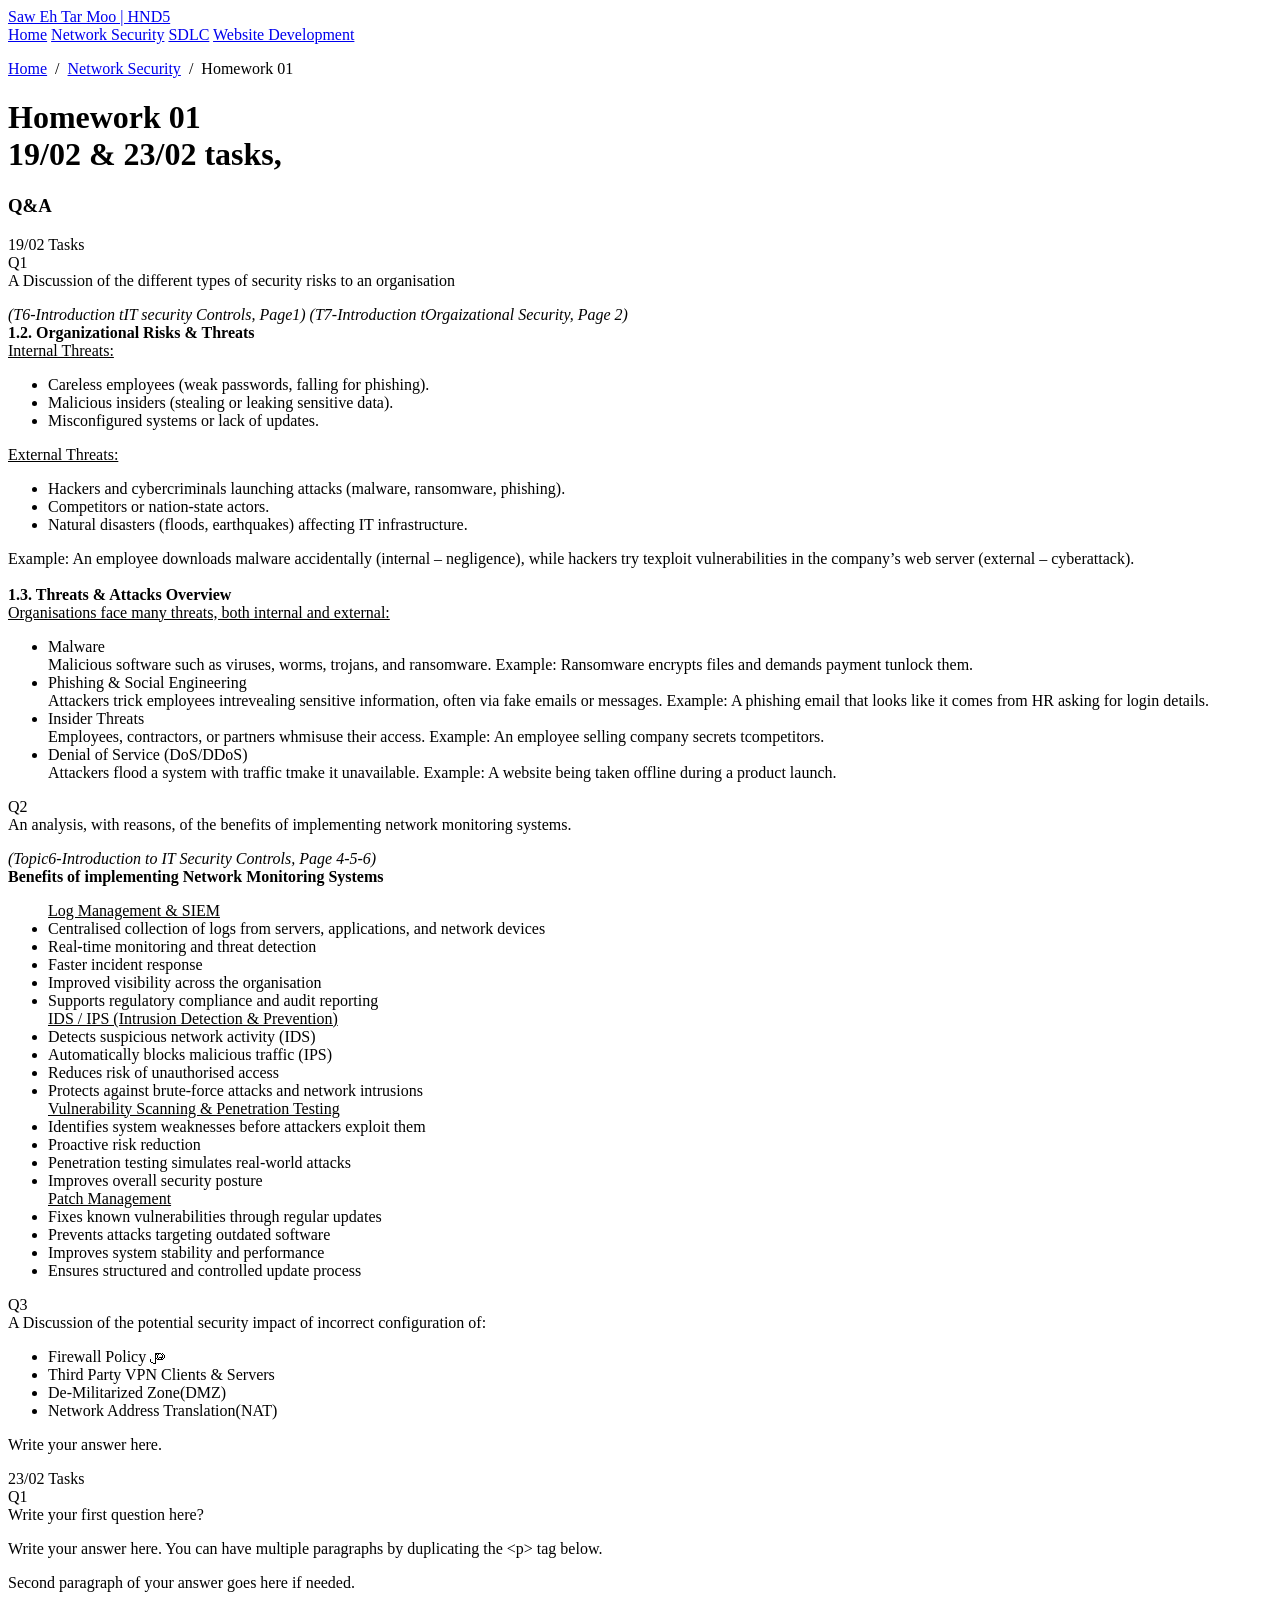
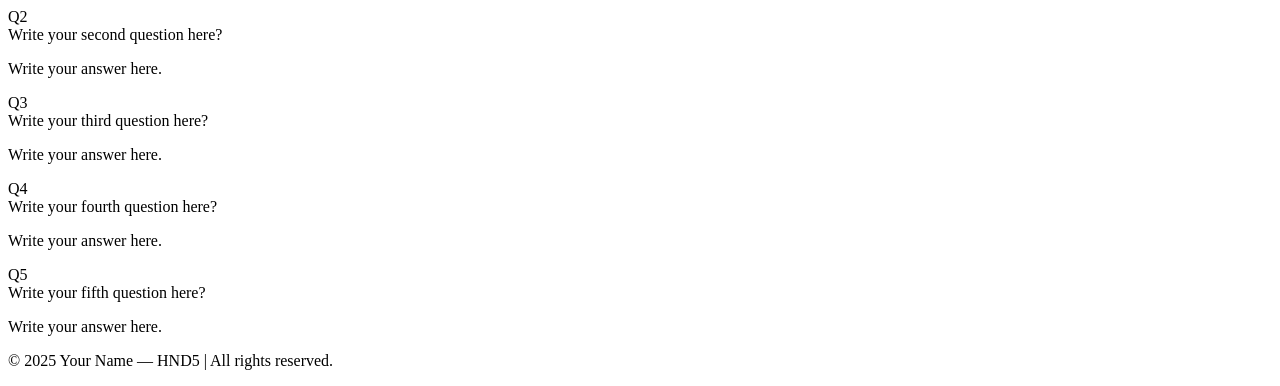
==== index.html @ a2e592c5 "Add files via upload" ====
<!DOCTYPE html>
<html lang="en">
<head>
    <meta charset="UTF-8">
    <meta name="viewport" content="width=device-width, initial-scale=1.0">
    <link rel="stylesheet" href="https://cdnjs.cloudflare.com/ajax/libs/font-awesome/6.5.2/css/all.min.css">
    <link rel="stylesheet" href="style.css">
    <title>Network Security — Homework 01</title>
</head>
<body>

    <header>
        <a href="index.html" class="logo">Saw Eh Tar Moo | HND5</a>
        <nav>
            <a href="index.html">Home</a>
            <a href="network-security.html">Network Security</a>
            <a href="sdlc.html">SDLC</a>
            <a href="web-dev.html" class="active">Website Development</a>
        </nav>
    </header>

    <div class="page-hero">
        <p class="breadcrumb">
            <a href="index.html">Home</a> &nbsp;/&nbsp;
            <a href="web-dev.html">Network Security</a> &nbsp;/&nbsp;
            Homework 01
        </p>
        <h1>Homework 01<br><span>19/02 & 23/02 tasks, </span><h3>Q&A</h3></h1>
        <!-- <p>3 questions and answers covering <br>Types of Security Risks, Network Monitoring System, Incorrect configuration(Firewall, VPN&Servers, De-Militarized Zone(DMZ), Network Address Translation(NAT))</p> -->
    </div>

    <div class="qa-list">
        <div class="#">19/02 Tasks</div>
        <!-- Q1 -->
        <div class="qa-card">
            <div class="qa-question">
                <div class="qa-q-num">Q1</div>
                <div class="qa-question-text">A Discussion of the different types of security risks to an organisation</div>
            </div>
            <div class="qa-answer">
                <p>
                    <i>
                        (T6-Introduction tIT security Controls, Page1)
                        (T7-Introduction tOrgaizational Security, Page 2) 
                    </i> <br>
                    <b>1.2. Organizational Risks & Threats</b> <br>
                        <u>Internal Threats:</u> <br>
                        <ul>
                            <li>Careless employees (weak passwords, falling for phishing).</li>
                            <li>Malicious insiders (stealing or leaking sensitive data).</li>
                            <li>Misconfigured systems or lack of updates.</li>
                        </ul>
                        <u>External Threats:</u> <br>
                        <ul>
                            <li>Hackers and cybercriminals launching attacks (malware, ransomware, phishing).</li>
                            <li>Competitors or nation-state actors.</li>
                            <li>Natural disasters (floods, earthquakes) affecting IT infrastructure.</li>
                        </ul>
                        Example: An employee downloads malware accidentally (internal – negligence), while
                        hackers try texploit vulnerabilities in the company’s web server (external –
                        cyberattack). <br>
                        <br>
                    <b>1.3. Threats & Attacks Overview</b> <br>
                        <u>Organisations face many threats, both internal and external: </u><br>
                        <ul>
                            <li>Malware</li>
                                Malicious software such as viruses, worms, trojans, and ransomware.
                                Example: Ransomware encrypts files and demands payment tunlock them.<br>
                            <li>Phishing & Social Engineering</li>
                                Attackers trick employees intrevealing sensitive information, often via fake emails or messages.
                                Example: A phishing email that looks like it comes from HR asking for login details. <br>
                            <li>Insider Threats</li>
                                Employees, contractors, or partners whmisuse their access.
                                Example: An employee selling company secrets tcompetitors. <br>
                            <li>Denial of Service (DoS/DDoS)</li>
                                Attackers flood a system with traffic tmake it unavailable.
                                Example: A website being taken offline during a product launch. <br>
                        </ul>
                </p>
                <!-- <p>Second paragraph of your answer goes here if needed.</p> -->
            </div>
        </div>

        <!-- Q2 -->
        <div class="qa-card">
            <div class="qa-question">
                <div class="qa-q-num">Q2</div>
                <div class="qa-question-text">An analysis, with reasons, of the benefits of implementing network monitoring systems.</div>
            </div>
            <div class="qa-answer">
                <p>
                    <i>(Topic6-Introduction to IT Security Controls, Page 4-5-6)</i><br>
                    <b>Benefits of implementing Network Monitoring Systems</b>
                    <ul>
                        <u>Log Management & SIEM</u>
                        <li>Centralised collection of logs from servers, applications, and network devices</li>
                        <li>Real-time monitoring and threat detection</li>
                        <li>Faster incident response</li>
                        <li>Improved visibility across the organisation</li>
                        <li>Supports regulatory compliance and audit reporting</li>
                        <u>IDS / IPS (Intrusion Detection & Prevention)</u>
                        <li>Detects suspicious network activity (IDS)</li>
                        <li>Automatically blocks malicious traffic (IPS)</li>
                        <li>Reduces risk of unauthorised access</li>
                        <li>Protects against brute-force attacks and network intrusions</li>
                        <u>Vulnerability Scanning & Penetration Testing</u>
                        <li>Identifies system weaknesses before attackers exploit them</li>
                        <li>Proactive risk reduction</li>
                        <li>Penetration testing simulates real-world attacks</li>
                        <li>Improves overall security posture</li>
                        <u>Patch Management</u>
                        <li>Fixes known vulnerabilities through regular updates</li>
                        <li>Prevents attacks targeting outdated software</li>
                        <li>Improves system stability and performance</li>
                        <li>Ensures structured and controlled update process</li>
                    </ul>
                </p>
            </div>
        </div>

        <!-- Q3 -->
        <div class="qa-card">
            <div class="qa-question">
                <div class="qa-q-num">Q3</div>
                <div class="qa-question-text">A Discussion of the potential security impact of incorrect configuration of:
                    <br>
                    <ul>
                        <li>Firewall Policy များ</li>
                        <li>Third Party VPN Clients & Servers</li>
                        <li>De-Militarized Zone(DMZ)</li>
                        <li>Network Address Translation(NAT)</li>
                    </ul>
                </div>
            </div>
            <div class="qa-answer">
                <p>Write your answer here.</p>
            </div>
        </div>

    </div>

    <div class="qa-list">
        <div class="#">23/02 Tasks</div>
        <!-- Q1 -->
        <div class="qa-card">
            <div class="qa-question">
                <div class="qa-q-num">Q1</div>
                <div class="qa-question-text">Write your first question here?</div>
            </div>
            <div class="qa-answer">
                <p>Write your answer here. You can have multiple paragraphs by duplicating the &lt;p&gt; tag below.</p>
                <p>Second paragraph of your answer goes here if needed.</p>
            </div>
        </div>

        <!-- Q2 -->
        <div class="qa-card">
            <div class="qa-question">
                <div class="qa-q-num">Q2</div>
                <div class="qa-question-text">Write your second question here?</div>
            </div>
            <div class="qa-answer">
                <p>Write your answer here.</p>
            </div>
        </div>

        <!-- Q3 -->
        <div class="qa-card">
            <div class="qa-question">
                <div class="qa-q-num">Q3</div>
                <div class="qa-question-text">Write your third question here?</div>
            </div>
            <div class="qa-answer">
                <p>Write your answer here.</p>
            </div>
        </div>

        <!-- Q4 -->
        <div class="qa-card">
            <div class="qa-question">
                <div class="qa-q-num">Q4</div>
                <div class="qa-question-text">Write your fourth question here?</div>
            </div>
            <div class="qa-answer">
                <p>Write your answer here.</p>
            </div>
        </div>

        <!-- Q5 -->
        <div class="qa-card">
            <div class="qa-question">
                <div class="qa-q-num">Q5</div>
                <div class="qa-question-text">Write your fifth question here?</div>
            </div>
            <div class="qa-answer">
                <p>Write your answer here.</p>
            </div>
        </div>

    </div>

    <footer>
        <p>&copy; 2025 Your Name &mdash; HND5 | All rights reserved.</p>
    </footer>

</body>
</html>
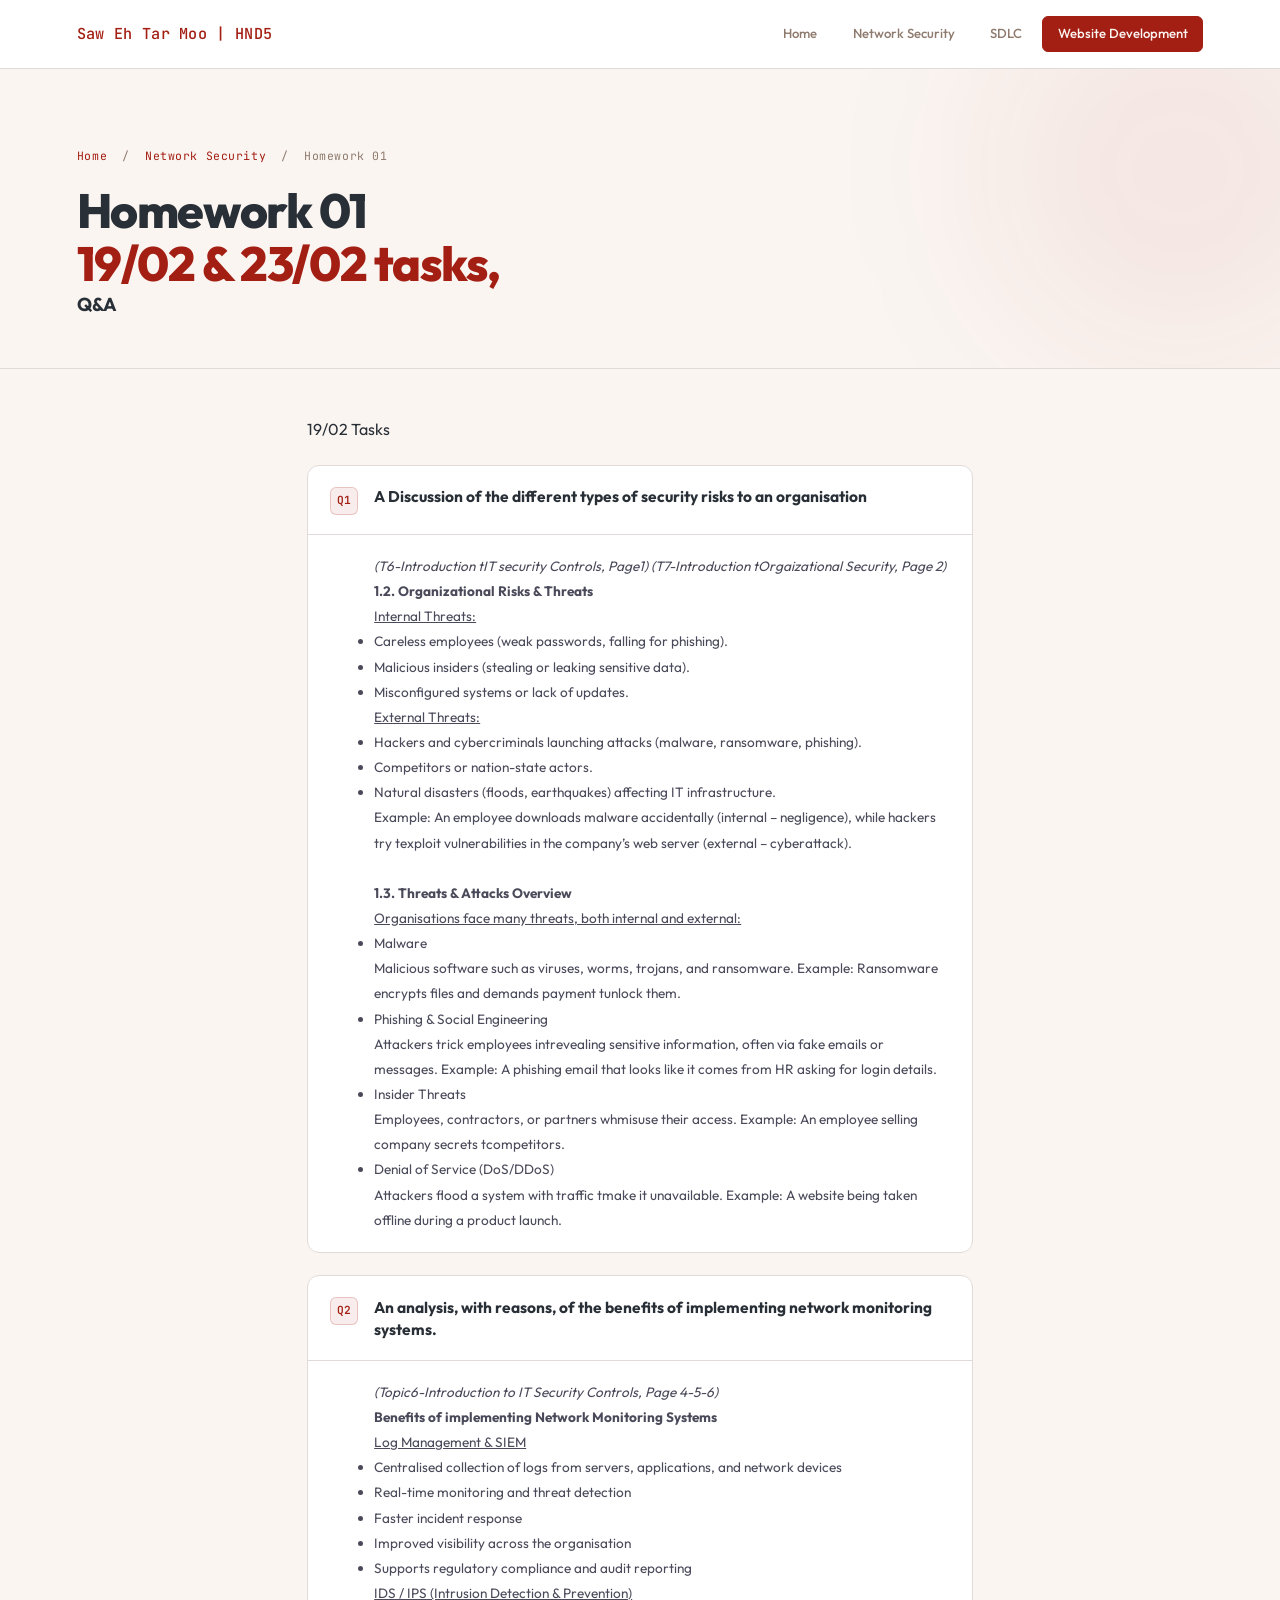
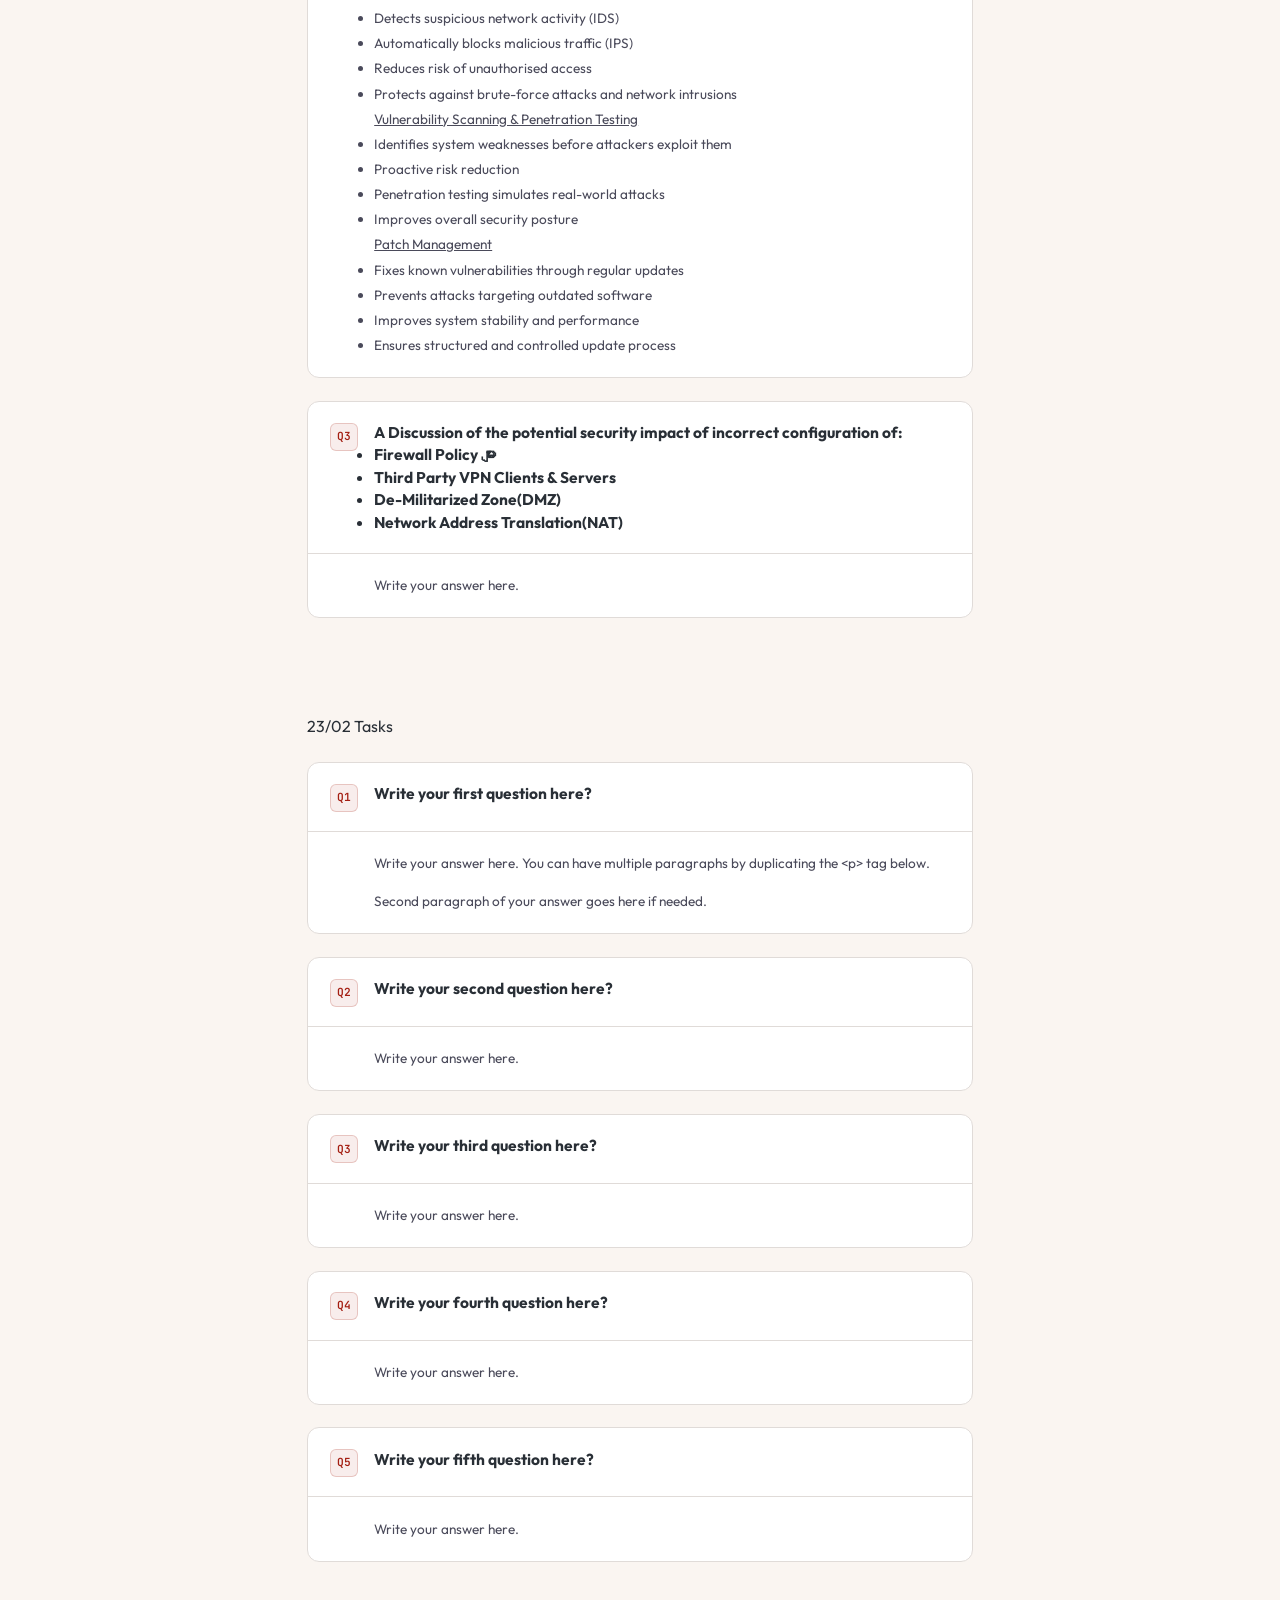
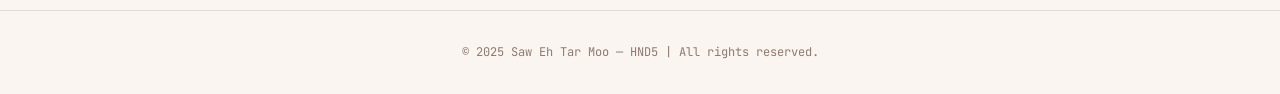
==== commit e2d9a173: "Update footer copyright name" ====
--- a/index.html
+++ b/index.html
@@ -200,7 +200,7 @@
     </div>
 
     <footer>
-        <p>&copy; 2025 Your Name &mdash; HND5 | All rights reserved.</p>
+        <p>&copy; 2025 Saw Eh Tar Moo &mdash; HND5 | All rights reserved.</p>
     </footer>
 
 </body>
--- a/style.css
+++ b/style.css
@@ -0,0 +1,627 @@
+/* ============================================================
+   SHARED STYLESHEET — style.css
+   Used by: index.html, sdlc.html, network-security.html, web-dev.html
+   ============================================================ */
+
+@import url('https://fonts.googleapis.com/css2?family=Outfit:wght@300;400;500;600;700;800&family=JetBrains+Mono:wght@400;500&display=swap');
+
+/* ── CSS VARIABLES ── */
+:root {
+    --bg:        #FAF5F1;        /* White fog    */
+    --bg2:       #E0DBD8;        /* Light gray   */
+    --surface:   #ffffff;        /* Pure white   */
+    --border:    #E0DBD8;        /* Light gray   */
+    --accent:    #A41F13;        /* Fresh red    */
+    --accent2:   #8F7A6E;        /* Soft brown   */
+    --accent3:   #292F36;        /* Carbon gray  */
+    --text:      #292F36;        /* Carbon gray  */
+    --muted:     #8F7A6E;        /* Soft brown   */
+    --font:      'Outfit', sans-serif;
+    --mono:      'JetBrains Mono', monospace;
+    --radius:    12px;
+    --transition: 0.3s ease;
+}
+
+/* ── RESET ── */
+*, *::before, *::after { box-sizing: border-box; margin: 0; padding: 0; }
+
+html { scroll-behavior: smooth; }
+
+body {
+    background: var(--bg);
+    color: var(--text);
+    font-family: var(--font);
+    line-height: 1.6;
+    min-height: 100vh;
+}
+
+a { text-decoration: none; color: inherit; }
+
+/* ============================================================
+   HEADER
+   ============================================================ */
+header {
+    display: flex;
+    align-items: center;
+    justify-content: space-between;
+    padding: 1rem 6%;
+    border-bottom: 1px solid var(--border);
+    position: sticky;
+    top: 0;
+    z-index: 200;
+    background: rgb(255, 255, 255);
+    backdrop-filter: blur(16px);
+    -webkit-backdrop-filter: blur(16px);
+}
+
+.logo {
+    font-family: var(--mono);
+    font-size: 0.95rem;
+    font-weight: 500;
+    color: var(--accent);
+    letter-spacing: 0.02em;
+    white-space: nowrap;
+}
+
+header nav {
+    display: flex;
+    align-items: center;
+    gap: 0.3rem;
+}
+
+header nav a {
+    font-size: 0.82rem;
+    font-weight: 500;
+    padding: 0.4rem 0.9rem;
+    border-radius: 6px;
+    color: var(--muted);
+    border: 1px solid transparent;
+    transition: color var(--transition), border-color var(--transition), background var(--transition);
+}
+
+header nav a:hover {
+    color: var(--text);
+    background: var(--surface);
+    border-color: var(--border);
+}
+
+header nav a.active {
+    color: var(--bg);
+    background: var(--accent);
+    border-color: var(--accent);
+}
+
+/* ============================================================
+   HOME SECTION
+   ============================================================ */
+.home {
+    display: flex;
+    align-items: center;
+    justify-content: center;
+    gap: 5rem;
+    padding: 7rem 6% 5rem;
+    min-height: calc(100vh - 65px);
+    position: relative;
+    overflow: hidden;
+}
+
+/* Background glow blobs */
+.home::before,
+.home::after {
+    content: '';
+    position: absolute;
+    border-radius: 50%;
+    filter: blur(100px);
+    pointer-events: none;
+    z-index: 0;
+}
+.home::before {
+    width: 500px; height: 500px;
+    background: rgba(164, 31, 19, 0.07);
+    top: -100px; left: -100px;
+}
+.home::after {
+    width: 400px; height: 400px;
+    background: rgba(143, 122, 110, 0.08);
+    bottom: -50px; right: -50px;
+}
+
+/* ── Photo ── */
+.home-img {
+    flex-shrink: 0;
+    position: relative;
+    z-index: 1;
+}
+
+.home-img img,
+.photo-placeholder {
+    width: 280px;
+    height: 280px;
+    border-radius: 50%;
+    object-fit: cover;
+    border: 3px solid var(--accent);
+    box-shadow: 0 0 0 8px rgba(164, 31, 19, 0.1), 0 20px 60px rgba(41, 47, 54, 0.15);
+    display: flex;
+    align-items: center;
+    justify-content: center;
+    background: var(--surface);
+    color: var(--muted);
+    font-size: 5rem;
+    animation: float 4s ease-in-out infinite;
+}
+
+@keyframes float {
+    0%, 100% { transform: translateY(0); }
+    50%       { transform: translateY(-12px); }
+}
+
+/* ── Content ── */
+.home-content {
+    position: relative;
+    z-index: 1;
+    max-width: 520px;
+}
+
+.home-content h1 {
+    font-size: clamp(2.2rem, 4.5vw, 3.4rem);
+    font-weight: 800;
+    line-height: 1.1;
+    letter-spacing: -0.03em;
+    margin-bottom: 0.5rem;
+    opacity: 0;
+    animation: slideUp 0.6s ease 0.1s forwards;
+}
+
+.home-content h1 span {
+    color: var(--accent);
+}
+
+.home-content h3 {
+    font-size: 1rem;
+    font-weight: 500;
+    color: var(--muted);
+    margin-bottom: 1.2rem;
+    font-family: var(--mono);
+    opacity: 0;
+    animation: slideUp 0.6s ease 0.2s forwards;
+}
+
+.home-content h3 .year {
+    color: var(--accent2);
+}
+
+.home-content p {
+    font-size: 0.92rem;
+    color: #5a5a72;
+    line-height: 1.8;
+    margin-bottom: 1.8rem;
+    opacity: 0;
+    animation: slideUp 0.6s ease 0.3s forwards;
+}
+
+/* ── Social Icons ── */
+.social-icons {
+    display: flex;
+    gap: 0.8rem;
+    margin-bottom: 2rem;
+    opacity: 0;
+    animation: slideUp 0.6s ease 0.4s forwards;
+}
+
+.social-icons a {
+    width: 42px;
+    height: 42px;
+    border-radius: 10px;
+    border: 1px solid var(--border);
+    background: var(--surface);
+    display: flex;
+    align-items: center;
+    justify-content: center;
+    font-size: 1rem;
+    color: var(--muted);
+    transition: all var(--transition);
+}
+
+.social-icons a:hover {
+    border-color: var(--accent);
+    color: var(--accent);
+    transform: translateY(-3px);
+    box-shadow: 0 8px 20px rgba(164, 31, 19, 0.15);
+}
+
+/* ── Button ── */
+.btn {
+    display: inline-flex;
+    align-items: center;
+    gap: 0.5rem;
+    padding: 0.75rem 1.8rem;
+    background: var(--accent);
+    color: #fff;
+    font-weight: 600;
+    font-size: 0.9rem;
+    border-radius: 8px;
+    border: 2px solid var(--accent);
+    transition: all var(--transition);
+    opacity: 0;
+    animation: slideUp 0.6s ease 0.5s forwards;
+}
+
+.btn:hover {
+    background: transparent;
+    color: var(--accent);
+    transform: translateY(-2px);
+    box-shadow: 0 10px 30px rgba(164, 31, 19, 0.25);
+}
+
+/* ============================================================
+   SUBJECTS SECTION (homepage only)
+   ============================================================ */
+.subjects {
+    padding: 5rem 6%;
+    background: var(--bg2);
+    border-top: 1px solid var(--border);
+}
+
+.section-title {
+    font-size: 1.8rem;
+    font-weight: 800;
+    letter-spacing: -0.02em;
+    text-align: center;
+    margin-bottom: 0.5rem;
+}
+
+.section-title::after {
+    content: '';
+    display: block;
+    width: 48px;
+    height: 3px;
+    background: var(--accent);
+    margin: 0.6rem auto 3rem;
+    border-radius: 2px;
+}
+
+.subjects-grid {
+    display: grid;
+    grid-template-columns: repeat(auto-fit, minmax(260px, 1fr));
+    gap: 1.5rem;
+    max-width: 1000px;
+    margin: 0 auto;
+}
+
+.subject-card {
+    background: var(--surface);
+    border: 1px solid var(--border);
+    border-radius: var(--radius);
+    padding: 2rem 1.5rem;
+    display: flex;
+    flex-direction: column;
+    gap: 0.7rem;
+    transition: border-color var(--transition), transform var(--transition), box-shadow var(--transition);
+    cursor: pointer;
+}
+
+.subject-card:hover {
+    border-color: var(--accent);
+    transform: translateY(-6px);
+    box-shadow: 0 16px 40px rgba(164, 31, 19, 0.12);
+}
+
+.card-icon {
+    width: 48px;
+    height: 48px;
+    border-radius: 10px;
+    background: rgba(164, 31, 19, 0.08);
+    border: 1px solid rgba(164, 31, 19, 0.2);
+    display: flex;
+    align-items: center;
+    justify-content: center;
+    font-size: 1.3rem;
+    color: var(--accent);
+    margin-bottom: 0.4rem;
+}
+
+.subject-card h3 {
+    font-size: 1.05rem;
+    font-weight: 700;
+}
+
+.subject-card p {
+    font-size: 0.82rem;
+    color: var(--muted);
+    line-height: 1.7;
+    flex: 1;
+}
+
+.card-link {
+    font-size: 0.78rem;
+    font-weight: 600;
+    color: var(--accent);
+    display: flex;
+    align-items: center;
+    gap: 0.4rem;
+    margin-top: 0.5rem;
+    transition: gap var(--transition);
+}
+
+.subject-card:hover .card-link { gap: 0.7rem; }
+
+/* ============================================================
+   SUBJECT / HOMEWORK PAGE
+   ============================================================ */
+.page-hero {
+    padding: 4rem 6% 3rem;
+    border-bottom: 1px solid var(--border);
+    position: relative;
+    overflow: hidden;
+}
+
+.page-hero::before {
+    content: '';
+    position: absolute;
+    width: 400px; height: 400px;
+    border-radius: 50%;
+    background: rgba(164, 31, 19, 0.06);
+    filter: blur(80px);
+    top: -100px; right: -100px;
+    pointer-events: none;
+}
+
+.page-hero .breadcrumb {
+    font-family: var(--mono);
+    font-size: 0.72rem;
+    color: var(--muted);
+    margin-bottom: 1.2rem;
+    letter-spacing: 0.05em;
+}
+
+.page-hero .breadcrumb a {
+    color: var(--accent);
+}
+
+.page-hero .breadcrumb a:hover {
+    text-decoration: underline;
+}
+
+.page-hero h1 {
+    font-size: clamp(2rem, 4vw, 3rem);
+    font-weight: 800;
+    letter-spacing: -0.03em;
+    line-height: 1.1;
+}
+
+.page-hero h1 span { color: var(--accent); }
+
+.page-hero p {
+    margin-top: 0.8rem;
+    color: var(--muted);
+    font-size: 0.87rem;
+    max-width: 500px;
+    line-height: 1.7;
+}
+
+/* ── Homework Cards on Subject Pages ── */
+.homework-section {
+    max-width: 1000px;
+    margin: 0 auto;
+    padding: 3rem 6%;
+}
+
+.hw-grid {
+    display: grid;
+    grid-template-columns: repeat(auto-fill, minmax(280px, 1fr));
+    gap: 1.2rem;
+}
+
+.hw-card {
+    background: var(--surface);
+    border: 1px solid var(--border);
+    border-radius: var(--radius);
+    padding: 1.4rem;
+    display: flex;
+    flex-direction: column;
+    gap: 0.5rem;
+    text-decoration: none;
+    color: var(--text);
+    transition: border-color var(--transition), transform var(--transition), box-shadow var(--transition);
+    opacity: 0;
+    transform: translateY(20px);
+    animation: slideUp 0.5s ease forwards;
+}
+
+.hw-card:nth-child(1) { animation-delay: 0.08s; }
+.hw-card:nth-child(2) { animation-delay: 0.16s; }
+.hw-card:nth-child(3) { animation-delay: 0.24s; }
+.hw-card:nth-child(4) { animation-delay: 0.32s; }
+.hw-card:nth-child(5) { animation-delay: 0.40s; }
+
+.hw-card:hover {
+    border-color: var(--accent);
+    transform: translateY(-4px);
+    box-shadow: 0 12px 30px rgba(164, 31, 19, 0.1);
+}
+
+.hw-num {
+    font-family: var(--mono);
+    font-size: 0.65rem;
+    color: var(--accent);
+    letter-spacing: 0.12em;
+    text-transform: uppercase;
+    opacity: 0.75;
+}
+
+.hw-title {
+    font-size: 0.97rem;
+    font-weight: 700;
+    line-height: 1.35;
+}
+
+.hw-desc {
+    font-size: 0.78rem;
+    color: var(--muted);
+    line-height: 1.7;
+    flex: 1;
+}
+
+.hw-badge {
+    align-self: flex-start;
+    font-size: 0.62rem;
+    font-weight: 600;
+    letter-spacing: 0.1em;
+    text-transform: uppercase;
+    border-radius: 4px;
+    padding: 0.2rem 0.6rem;
+    margin-top: 0.5rem;
+}
+
+.hw-badge.done {
+    background: rgba(41, 47, 54, 0.08);
+    color: #292F36;
+    border: 1px solid rgba(41, 47, 54, 0.25);
+}
+
+.hw-badge.pending {
+    background: rgba(164, 31, 19, 0.07);
+    color: var(--accent);
+    border: 1px solid rgba(164, 31, 19, 0.25);
+}
+
+/* ── Q&A Page (individual HW) ── */
+.qa-list {
+    max-width: 820px;
+    margin: 0 auto;
+    padding: 3rem 6%;
+    display: flex;
+    flex-direction: column;
+    gap: 1.4rem;
+}
+
+.qa-card {
+    background: var(--surface);
+    border: 1px solid var(--border);
+    border-radius: var(--radius);
+    overflow: hidden;
+    transition: border-color var(--transition);
+    opacity: 0;
+    transform: translateY(20px);
+    animation: slideUp 0.5s ease forwards;
+}
+
+.qa-card:nth-child(1) { animation-delay: 0.08s; }
+.qa-card:nth-child(2) { animation-delay: 0.16s; }
+.qa-card:nth-child(3) { animation-delay: 0.24s; }
+.qa-card:nth-child(4) { animation-delay: 0.32s; }
+.qa-card:nth-child(5) { animation-delay: 0.40s; }
+
+.qa-card:hover { border-color: var(--accent); }
+
+.qa-question {
+    padding: 1.2rem 1.4rem;
+    border-bottom: 1px solid var(--border);
+    display: flex;
+    gap: 1rem;
+    align-items: flex-start;
+}
+
+/* Decided not to */
+/* 
+.qa-q-subhead {
+    background: rgba(164, 31, 19, 0.08);
+    border: 1px solid rgba(164, 31, 19, 0.2);
+    border-radius: 6px;
+    display: inline-flex;   shrink/grow with text
+    align-items: center;
+    justify-content: center;
+    font-family: var(--mono);
+    font-size: 0.7rem;
+    color: var(--accent);
+    font-weight: 900;
+    margin-top: 0.1rem;
+    padding: 0.4rem 0.6rem; spacing around text
+} */
+
+
+.qa-q-num {
+    flex-shrink: 0;
+    width: 28px;
+    height: 28px;
+    background: rgba(164, 31, 19, 0.08);
+    border: 1px solid rgba(164, 31, 19, 0.2);
+    border-radius: 6px;
+    display: flex;
+    align-items: center;
+    justify-content: center;
+    font-family: var(--mono);
+    font-size: 0.7rem;
+    color: var(--accent);
+    font-weight: 600;
+    margin-top: 0.1rem;
+}
+
+.qa-question-text {
+    font-weight: 700;
+    font-size: 0.97rem;
+    line-height: 1.45;
+}
+
+.qa-answer {
+    padding: 1.2rem 1.4rem 1.2rem calc(1.4rem + 28px + 1rem);
+    font-size: 0.85rem;
+    color: #4a4a5a;
+    line-height: 1.85;
+}
+
+.qa-answer p + p { margin-top: 0.8rem; }
+
+/* ============================================================
+   FOOTER
+   ============================================================ */
+footer {
+    text-align: center;
+    padding: 2rem 6%;
+    border-top: 1px solid var(--border);
+    font-size: 0.75rem;
+    color: var(--muted);
+    font-family: var(--mono);
+}
+
+/* ============================================================
+   ANIMATIONS
+   ============================================================ */
+@keyframes slideUp {
+    to { opacity: 1; transform: translateY(0); }
+}
+
+/* ============================================================
+   RESPONSIVE
+   ============================================================ */
+@media (max-width: 768px) {
+    header {
+        flex-direction: column;
+        gap: 0.8rem;
+        padding: 1rem 5%;
+        align-items: flex-start;
+    }
+
+    header nav { flex-wrap: wrap; gap: 0.3rem; }
+
+    .home {
+        flex-direction: column;
+        padding: 4rem 6% 3rem;
+        text-align: center;
+        gap: 2.5rem;
+        min-height: unset;
+    }
+
+    .home-img img,
+    .photo-placeholder {
+        width: 200px;
+        height: 200px;
+        font-size: 3.5rem;
+    }
+
+    .social-icons { justify-content: center; }
+
+    .qa-answer {
+        padding-left: 1.4rem;
+    }
+}
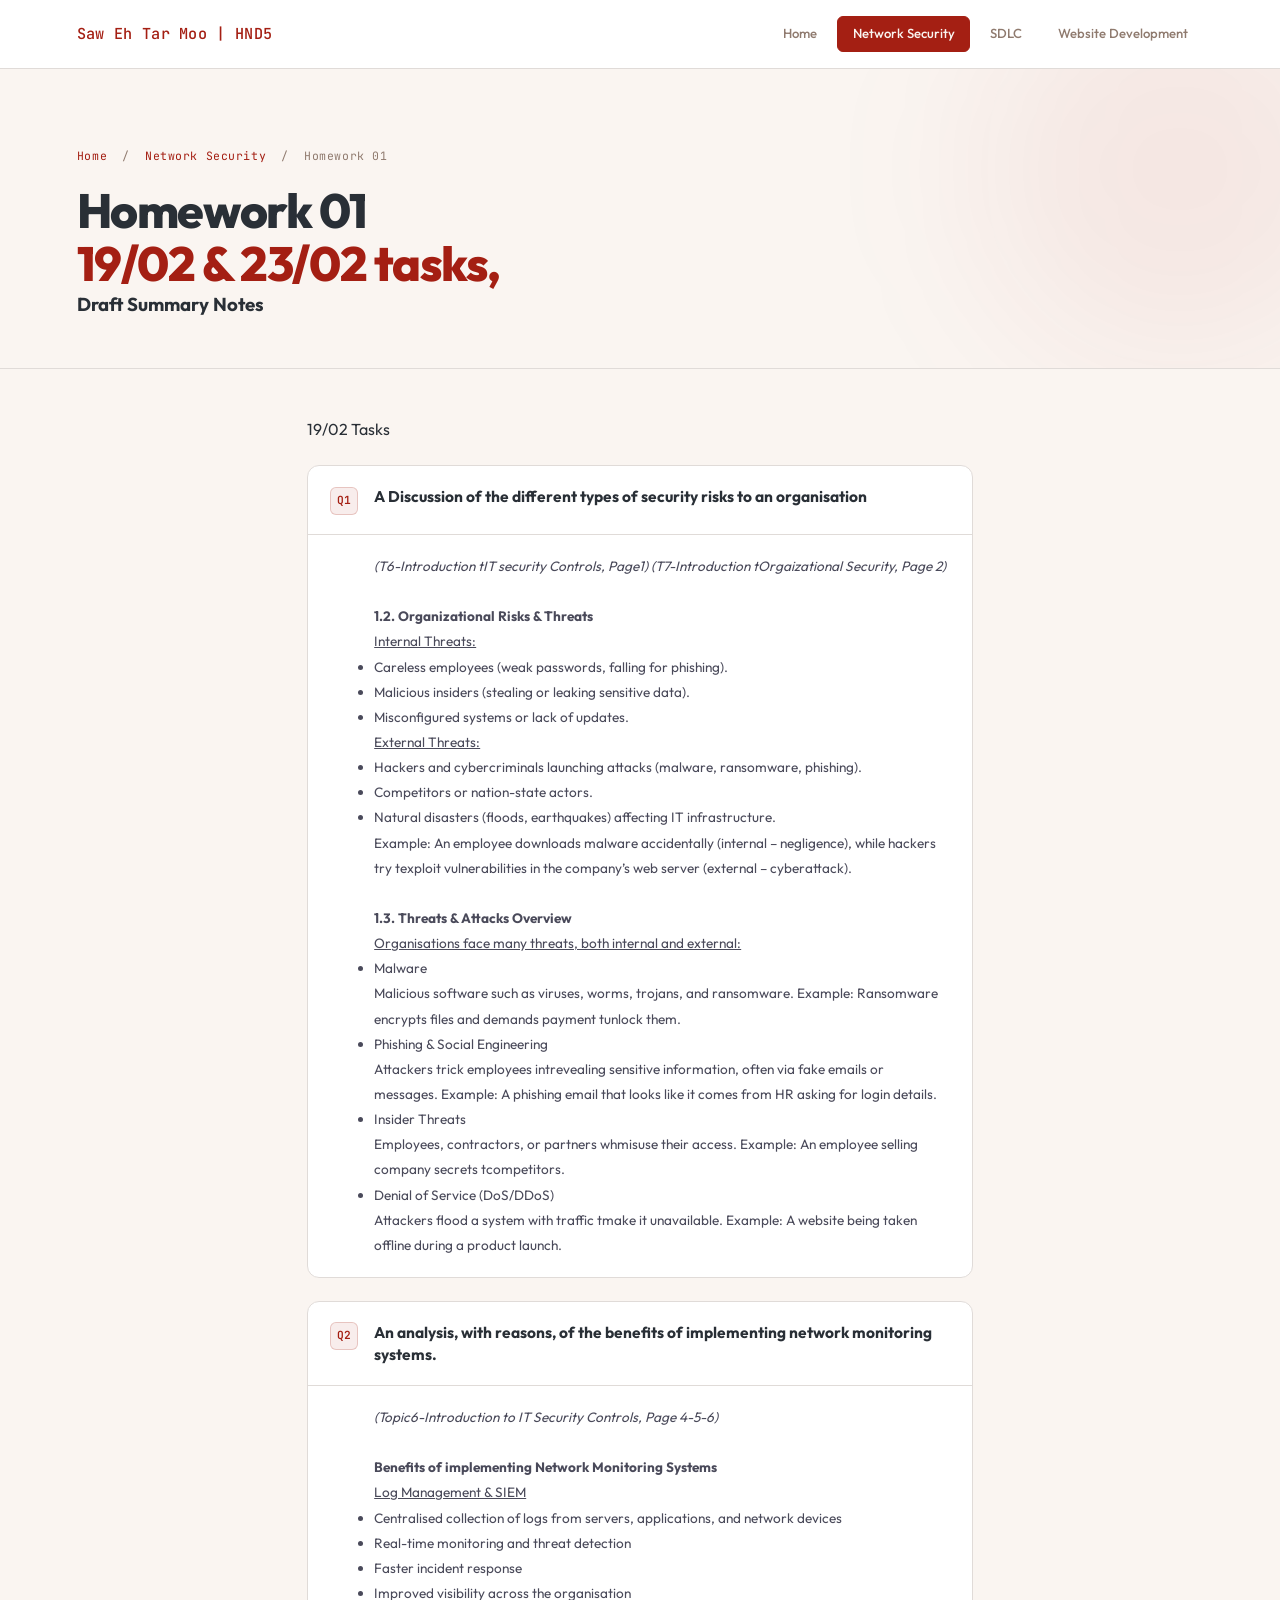
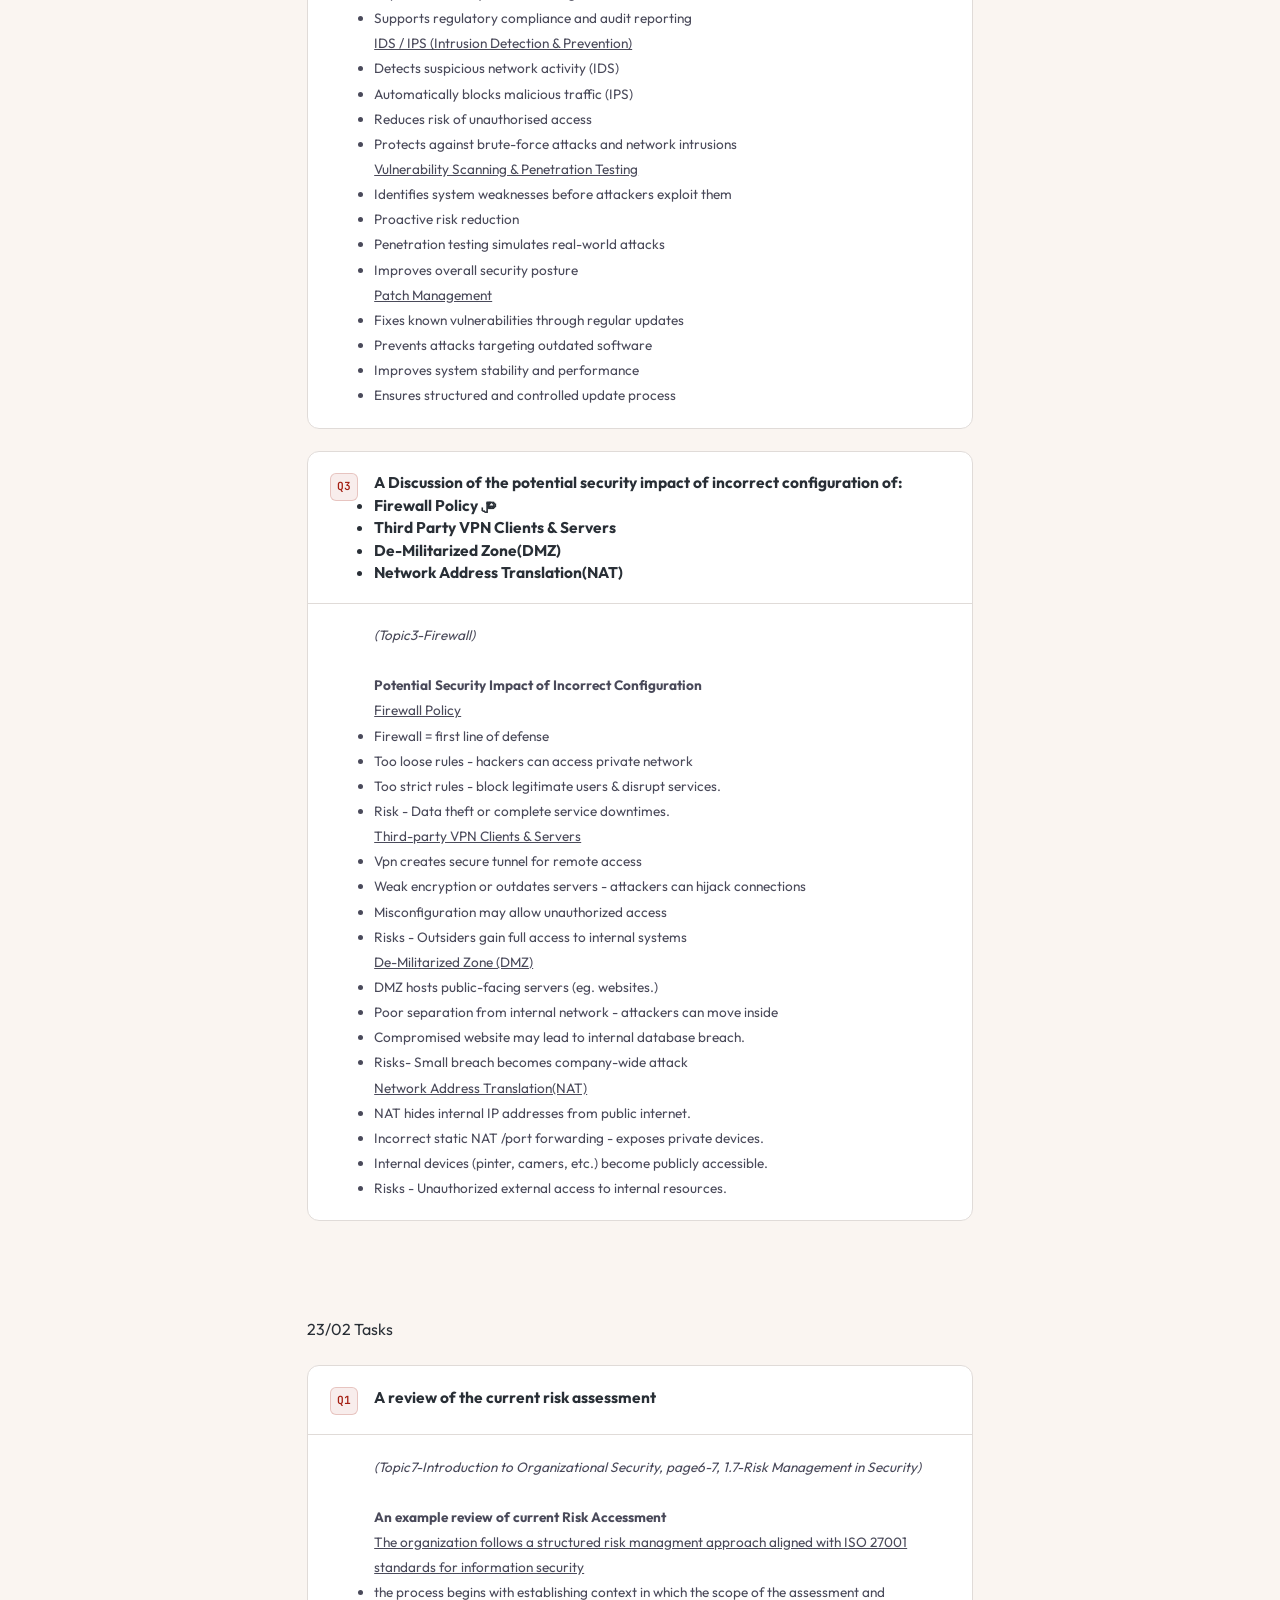
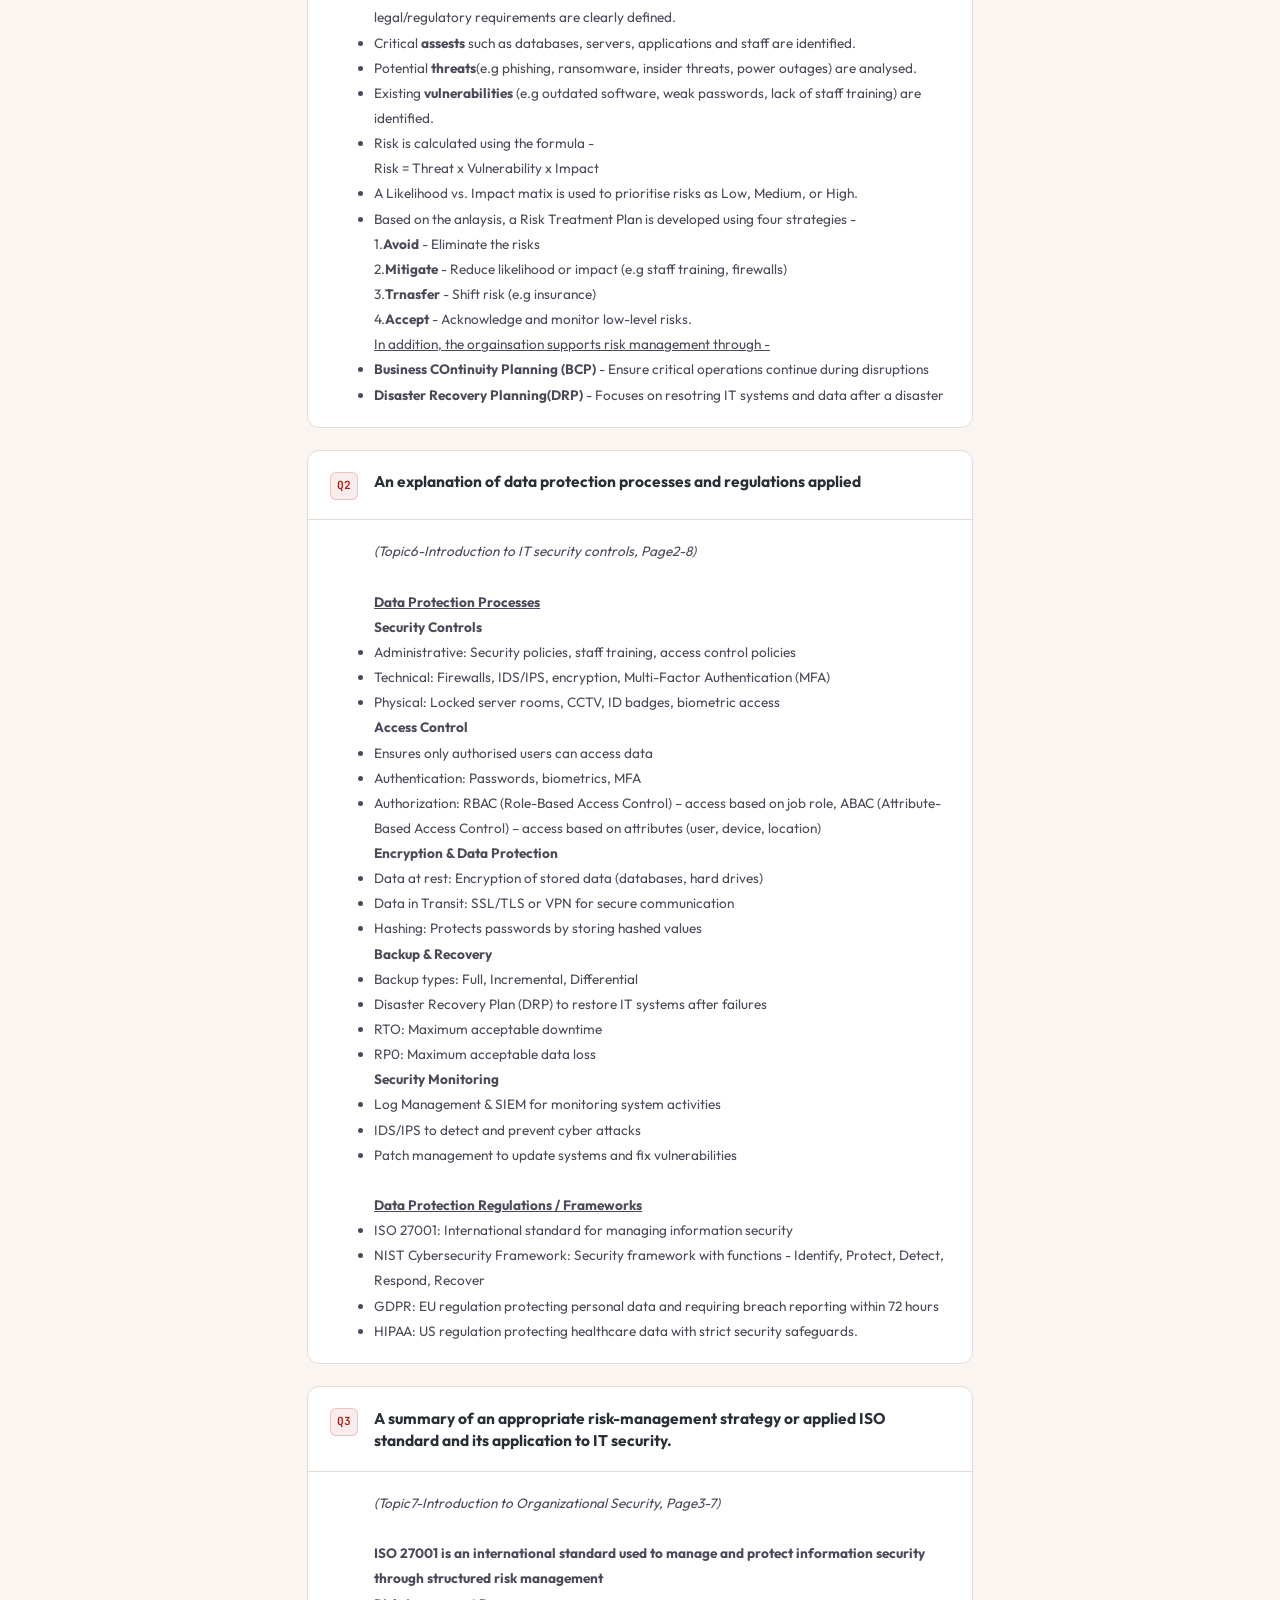
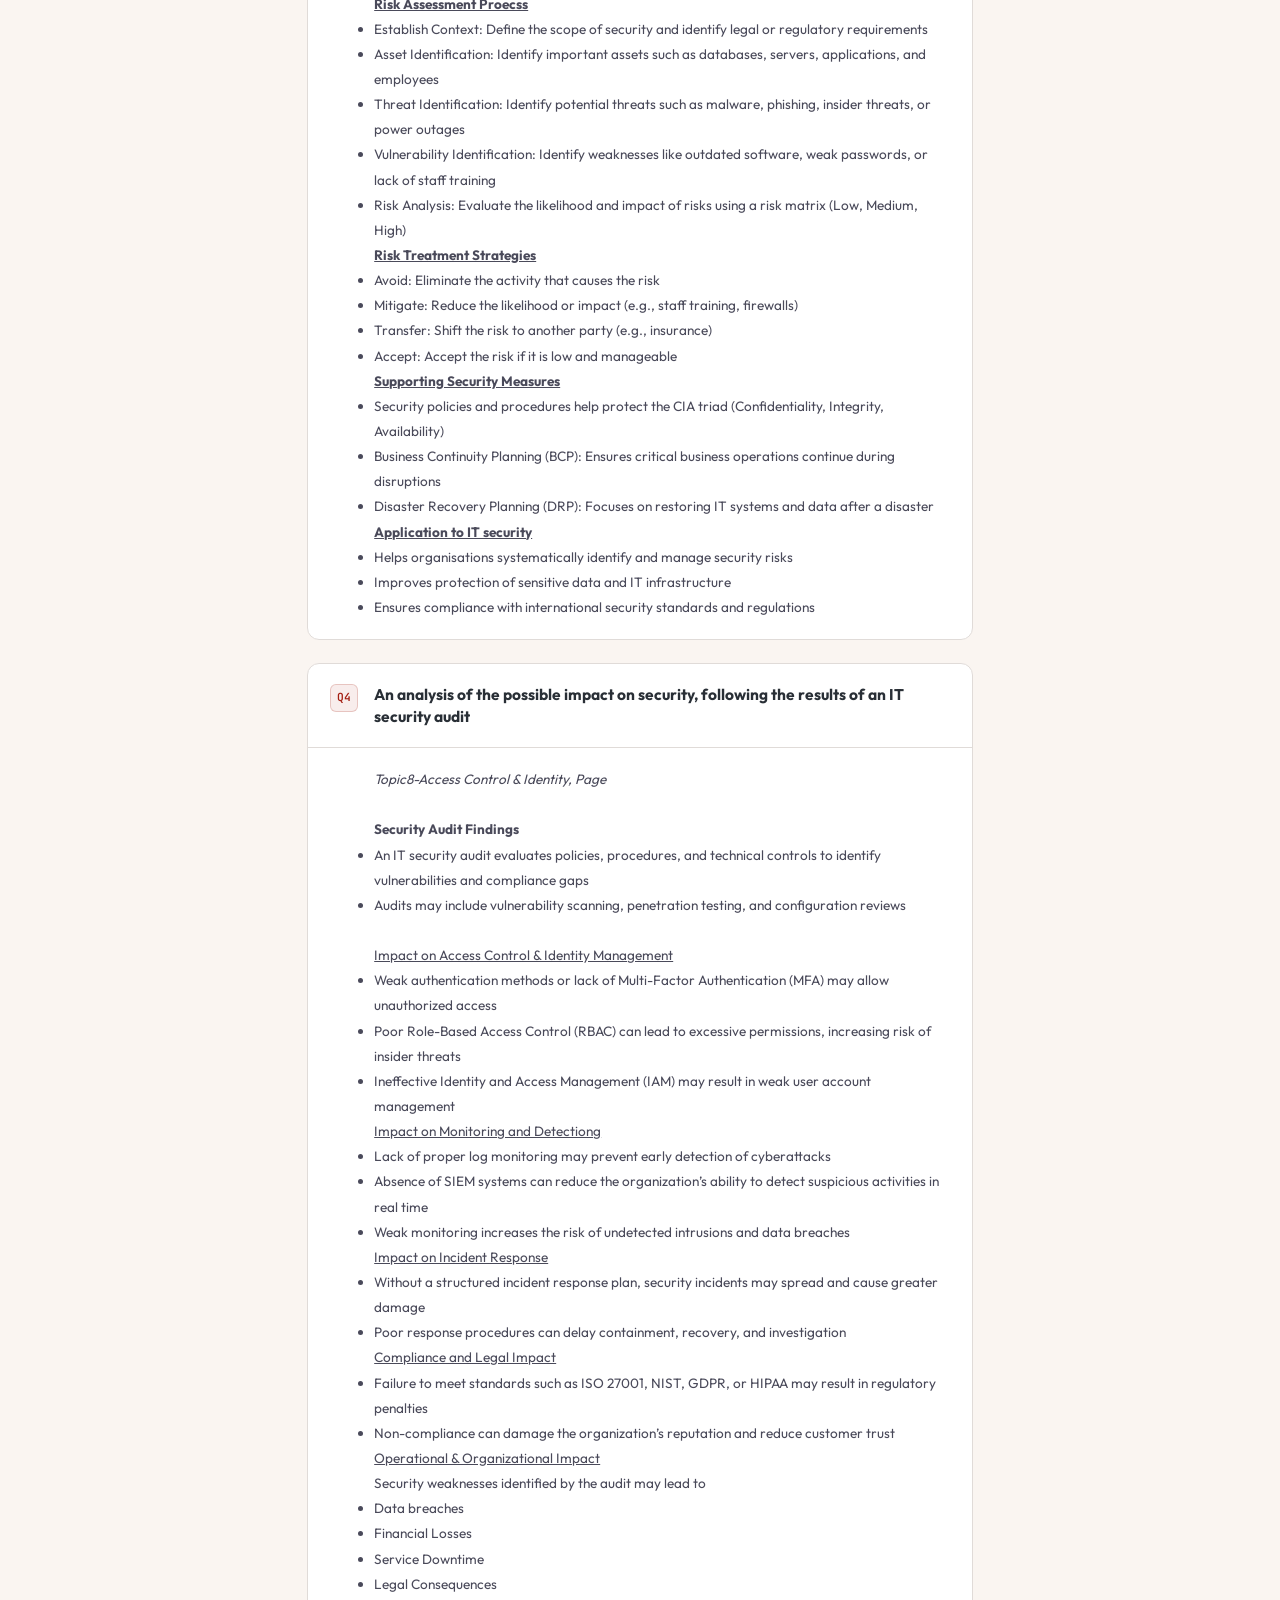
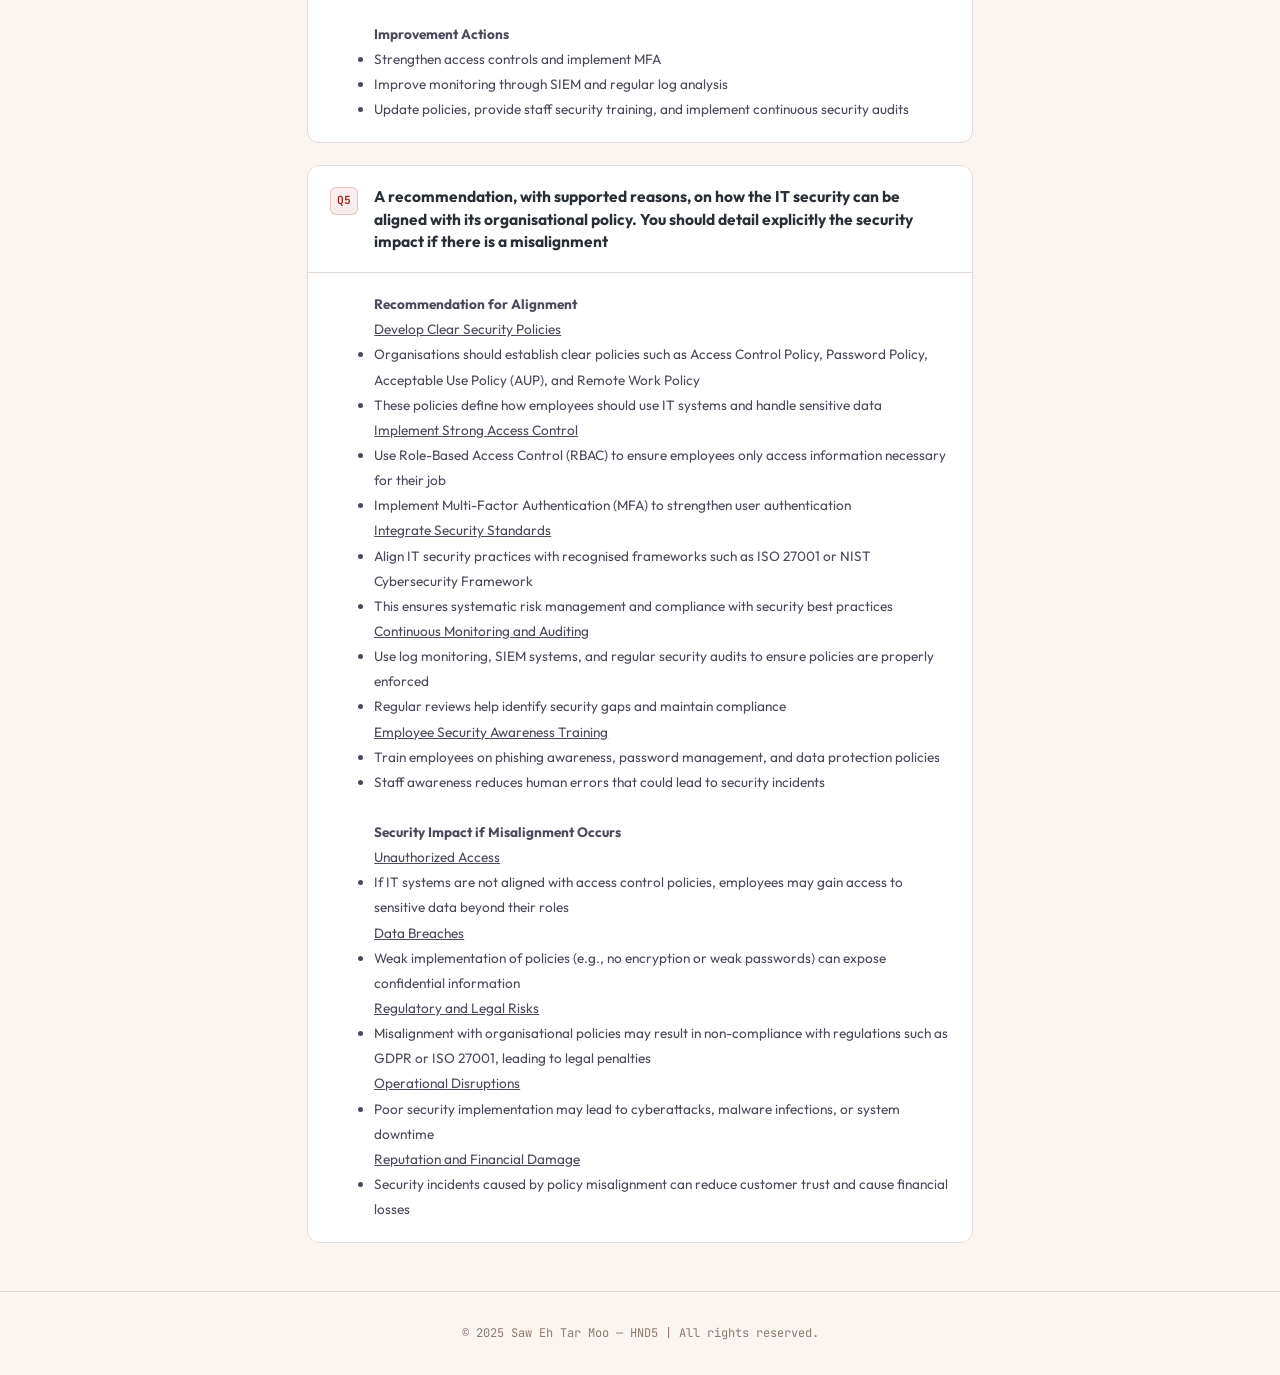
==== commit 446edcfb: "Rename netwksecurity-hw1.html to index.html" ====
--- a/index.html
+++ b/index.html
@@ -13,19 +13,19 @@
         <a href="index.html" class="logo">Saw Eh Tar Moo | HND5</a>
         <nav>
             <a href="index.html">Home</a>
-            <a href="network-security.html">Network Security</a>
+            <a href="network-security.html" class="active">Network Security</a>
             <a href="sdlc.html">SDLC</a>
-            <a href="web-dev.html" class="active">Website Development</a>
+            <a href="web-dev.html" >Website Development</a>
         </nav>
     </header>
 
     <div class="page-hero">
         <p class="breadcrumb">
             <a href="index.html">Home</a> &nbsp;/&nbsp;
-            <a href="web-dev.html">Network Security</a> &nbsp;/&nbsp;
+            <a href="network-security.html">Network Security</a> &nbsp;/&nbsp;
             Homework 01
         </p>
-        <h1>Homework 01<br><span>19/02 & 23/02 tasks, </span><h3>Q&A</h3></h1>
+        <h1>Homework 01<br><span>19/02 & 23/02 tasks, </span><h3>Draft Summary Notes</h3></h1>
         <!-- <p>3 questions and answers covering <br>Types of Security Risks, Network Monitoring System, Incorrect configuration(Firewall, VPN&Servers, De-Militarized Zone(DMZ), Network Address Translation(NAT))</p> -->
     </div>
 
@@ -42,7 +42,7 @@
                     <i>
                         (T6-Introduction tIT security Controls, Page1)
                         (T7-Introduction tOrgaizational Security, Page 2) 
-                    </i> <br>
+                    </i> <br> <br>
                     <b>1.2. Organizational Risks & Threats</b> <br>
                         <u>Internal Threats:</u> <br>
                         <ul>
@@ -89,7 +89,7 @@
             </div>
             <div class="qa-answer">
                 <p>
-                    <i>(Topic6-Introduction to IT Security Controls, Page 4-5-6)</i><br>
+                    <i>(Topic6-Introduction to IT Security Controls, Page 4-5-6)</i><br> <br>
                     <b>Benefits of implementing Network Monitoring Systems</b>
                     <ul>
                         <u>Log Management & SIEM</u>
@@ -133,7 +133,32 @@
                 </div>
             </div>
             <div class="qa-answer">
-                <p>Write your answer here.</p>
+                <p>
+                    <i>(Topic3-Firewall)</i><br> <br>
+                    <b>Potential Security Impact of Incorrect Configuration</b>
+                    <ul>
+                        <u>Firewall Policy</u>
+                        <li>Firewall = first line of defense</li>
+                        <li>Too loose rules - hackers can access private network</li>
+                        <li>Too strict rules - block legitimate users & disrupt services.</li>
+                        <li>Risk - Data theft or complete service downtimes.</li>
+                        <u>Third-party VPN Clients & Servers</u>
+                        <li>Vpn creates secure tunnel for remote access</li>
+                        <li>Weak encryption or outdates servers - attackers can hijack connections</li>
+                        <li>Misconfiguration may allow unauthorized access</li>
+                        <li>Risks - Outsiders gain full access to internal systems</li>
+                        <u>De-Militarized Zone (DMZ)</u>
+                        <li>DMZ hosts public-facing servers (eg. websites.)</li>
+                        <li>Poor separation from internal network - attackers can move inside</li>
+                        <li>Compromised website may lead to internal database breach.</li>
+                        <li>Risks- Small breach becomes company-wide attack</li>
+                        <u>Network Address Translation(NAT)</u>
+                        <li>NAT hides internal IP addresses from public internet.</li>
+                        <li>Incorrect static NAT /port forwarding - exposes private devices.</li>
+                        <li>Internal devices (pinter, camers, etc.) become publicly accessible.</li>
+                        <li>Risks - Unauthorized external access to internal resources.</li>
+                    </ul>
+                </p>
             </div>
         </div>
 
@@ -145,11 +170,33 @@
         <div class="qa-card">
             <div class="qa-question">
                 <div class="qa-q-num">Q1</div>
-                <div class="qa-question-text">Write your first question here?</div>
-            </div>
-            <div class="qa-answer">
-                <p>Write your answer here. You can have multiple paragraphs by duplicating the &lt;p&gt; tag below.</p>
-                <p>Second paragraph of your answer goes here if needed.</p>
+                <div class="qa-question-text">A review of the current risk assessment</div>
+            </div>
+            <div class="qa-answer">
+                <p>
+                    <i>(Topic7-Introduction to Organizational Security, page6-7, 1.7-Risk Management in Security)</i><br> <br>
+                    <b>An example review of current Risk Accessment</b>
+                    <ul>
+                        <u>The organization follows a structured risk managment approach aligned with ISO 27001 standards for information security</u>
+                        <li>the process begins with establishing context in which the scope of the assessment and legal/regulatory requirements are clearly defined.</li>
+                        <li>Critical <b>assests</b> such as databases, servers, applications and staff are identified.</li>
+                        <li>Potential <b>threats</b>(e.g phishing, ransomware, insider threats, power outages) are analysed.</li>
+                        <li>Existing <b>vulnerabilities</b> (e.g outdated software, weak passwords, lack of staff training) are identified.</li>
+                        <li>Risk is calculated using the formula -  <br> 
+                            Risk = Threat x Vulnerability x Impact</li>
+                        <li>A Likelihood vs. Impact matix is used to prioritise risks as Low, Medium, or High.</li>
+                        <li>Based on the anlaysis, a Risk Treatment Plan is developed using four strategies - <br>
+                            1.<b>Avoid</b> - Eliminate the risks <br>
+                            2.<b>Mitigate</b> - Reduce likelihood or impact (e.g staff training, firewalls) <br>
+                            3.<b>Trnasfer</b> - Shift risk (e.g insurance) <br>
+                            4.<b>Accept</b> - Acknowledge and monitor low-level risks. <br>
+                        </li>
+                        <u>In addition, the orgainsation supports risk management through - </u>
+                        <li><b>Business COntinuity Planning (BCP)</b> - Ensure critical operations continue during disruptions </li>
+                        <li><b>Disaster Recovery Planning(DRP)</b> - Focuses on resotring IT systems and data after a disaster</li>
+                    </ul>
+                </p>
+                <!-- <p>Second paragraph of your answer goes here if needed.</p> -->
             </div>
         </div>
 
@@ -157,10 +204,47 @@
         <div class="qa-card">
             <div class="qa-question">
                 <div class="qa-q-num">Q2</div>
-                <div class="qa-question-text">Write your second question here?</div>
-            </div>
-            <div class="qa-answer">
-                <p>Write your answer here.</p>
+                <div class="qa-question-text">An explanation of data protection processes and regulations applied</div>
+            </div>
+            <div class="qa-answer">
+                <p>
+                    <i>(Topic6-Introduction to IT security controls, Page2-8)</i> <br> <br>
+                    <!-- <h3>Data Protection processes & Regulations applied</h3> -->
+                    <b><u>Data Protection Processes</u></b> <br>
+                    <ul>
+                        <b>Security Controls</b>
+                        <li>Administrative: Security policies, staff training, access control policies</li>
+                        <li>Technical: Firewalls, IDS/IPS, encryption, Multi-Factor Authentication (MFA)</li>
+                        <li>Physical: Locked server rooms, CCTV, ID badges, biometric access</li>
+                        <b>Access Control</b>
+                        <li>Ensures only authorised users can access data</li>
+                        <li>Authentication: Passwords, biometrics, MFA</li>
+                        <li>Authorization:
+                            RBAC (Role-Based Access Control) – access based on job role,
+                            ABAC (Attribute-Based Access Control) – access based on attributes (user, device, location)
+                        </li>
+                        <b>Encryption & Data Protection</b>
+                        <li>Data at rest: Encryption of stored data (databases, hard drives)</li>
+                        <li>Data in Transit: SSL/TLS or VPN for secure communication</li>
+                        <li>Hashing: Protects passwords by storing hashed values</li>
+                        <b>Backup & Recovery</b>
+                        <li>Backup types: Full, Incremental, Differential</li>
+                        <li>Disaster Recovery Plan (DRP) to restore IT systems after failures</li>
+                        <li>RTO: Maximum acceptable downtime</li>
+                        <li>RP0: Maximum acceptable data loss</li>
+                        <b>Security Monitoring</b>
+                        <li>Log Management & SIEM for monitoring system activities</li>
+                        <li>IDS/IPS to detect and prevent cyber attacks</li>
+                        <li>Patch management to update systems and fix vulnerabilities</li>
+                    </ul> <br>
+                    <b><u>Data Protection Regulations / Frameworks</u></b>
+                    <ul>
+                        <li>ISO 27001: International standard for managing information security</li>
+                        <li>NIST Cybersecurity Framework: Security framework with functions - Identify, Protect, Detect, Respond, Recover</li>
+                        <li>GDPR: EU regulation protecting personal data and requiring breach reporting within 72 hours</li>
+                        <li>HIPAA: US regulation protecting healthcare data with strict security safeguards.</li>
+                    </ul>
+                </p>
             </div>
         </div>
 
@@ -168,10 +252,34 @@
         <div class="qa-card">
             <div class="qa-question">
                 <div class="qa-q-num">Q3</div>
-                <div class="qa-question-text">Write your third question here?</div>
-            </div>
-            <div class="qa-answer">
-                <p>Write your answer here.</p>
+                <div class="qa-question-text">A summary of an appropriate risk-management strategy or applied ISO standard and its application to IT security.</div>
+            </div>
+            <div class="qa-answer">
+                <p>
+                    <i>(Topic7-Introduction to Organizational Security, Page3-7)</i> <br> <br>
+                    <ul>
+                        <b>ISO 27001 is an international standard used to manage and protect information security through structured risk management</b> <br>
+                        <b><u>Risk Assessment Proecss</u></b>
+                        <li>Establish Context: Define the scope of security and identify legal or regulatory requirements</li>
+                        <li>Asset Identification: Identify important assets such as databases, servers, applications, and employees</li>
+                        <li>Threat Identification: Identify potential threats such as malware, phishing, insider threats, or power outages</li>
+                        <li>Vulnerability Identification: Identify weaknesses like outdated software, weak passwords, or lack of staff training</li>
+                        <li>Risk Analysis: Evaluate the likelihood and impact of risks using a risk matrix (Low, Medium, High)</li>
+                        <b><u>Risk Treatment Strategies</u></b>
+                        <li>Avoid: Eliminate the activity that causes the risk</li>
+                        <li>Mitigate: Reduce the likelihood or impact (e.g., staff training, firewalls)</li>
+                        <li>Transfer: Shift the risk to another party (e.g., insurance)</li>
+                        <li>Accept: Accept the risk if it is low and manageable</li>
+                        <b><u>Supporting Security Measures</u></b>
+                        <li>Security policies and procedures help protect the CIA triad (Confidentiality, Integrity, Availability)</li>
+                        <li>Business Continuity Planning (BCP): Ensures critical business operations continue during disruptions</li>
+                        <li>Disaster Recovery Planning (DRP): Focuses on restoring IT systems and data after a disaster</li>
+                        <b><u>Application to IT security</u></b>
+                        <li>Helps organisations systematically identify and manage security risks</li>
+                        <li>Improves protection of sensitive data and IT infrastructure</li>
+                        <li>Ensures compliance with international security standards and regulations</li>
+                    </ul>
+                </p>
             </div>
         </div>
 
@@ -179,10 +287,45 @@
         <div class="qa-card">
             <div class="qa-question">
                 <div class="qa-q-num">Q4</div>
-                <div class="qa-question-text">Write your fourth question here?</div>
-            </div>
-            <div class="qa-answer">
-                <p>Write your answer here.</p>
+                <div class="qa-question-text">An analysis of the possible impact on security, following the results of an IT security audit</div>
+            </div>
+            <div class="qa-answer">
+                <p>
+                    <i>Topic8-Access Control & Identity, Page </i> <br> <br>
+                    <ul>
+                        <b>Security Audit Findings</b> <br> 
+                        <li>An IT security audit evaluates policies, procedures, and technical controls to identify vulnerabilities and compliance gaps</li>
+                        <li>Audits may include vulnerability scanning, penetration testing, and configuration reviews</li> <br>
+                        <u>Impact on Access Control & Identity Management</u>
+                        <li>Weak authentication methods or lack of Multi-Factor Authentication (MFA) may allow unauthorized access</li>
+                        <li>Poor Role-Based Access Control (RBAC) can lead to excessive permissions, increasing risk of insider threats</li>
+                        <li>Ineffective Identity and Access Management (IAM) may result in weak user account management</li>
+
+                        <u>Impact on Monitoring and Detectiong</u>
+                        <li>Lack of proper log monitoring may prevent early detection of cyberattacks</li>
+                        <li>Absence of SIEM systems can reduce the organization’s ability to detect suspicious activities in real time</li>
+                        <li>Weak monitoring increases the risk of undetected intrusions and data breaches</li>
+
+                        <u>Impact on Incident Response</u>
+                        <li>Without a structured incident response plan, security incidents may spread and cause greater damage</li>
+                        <li>Poor response procedures can delay containment, recovery, and investigation</li>
+
+                        <u>Compliance and Legal Impact</u>
+                        <li>Failure to meet standards such as ISO 27001, NIST, GDPR, or HIPAA may result in regulatory penalties</li>
+                        <li>Non-compliance can damage the organization’s reputation and reduce customer trust</li>
+
+                        <u>Operational & Organizational Impact</u> <br>
+                        Security weaknesses identified by the audit may lead to <br>
+                        <li>Data breaches</li>
+                        <li>Financial Losses</li>
+                        <li>Service Downtime</li>
+                        <li>Legal Consequences</li> <br>
+                        <b>Improvement Actions</b>
+                        <li>Strengthen access controls and implement MFA</li>
+                        <li>Improve monitoring through SIEM and regular log analysis</li>
+                        <li>Update policies, provide staff security training, and implement continuous security audits</li>
+                    </ul>
+                </p>
             </div>
         </div>
 
@@ -190,10 +333,42 @@
         <div class="qa-card">
             <div class="qa-question">
                 <div class="qa-q-num">Q5</div>
-                <div class="qa-question-text">Write your fifth question here?</div>
-            </div>
-            <div class="qa-answer">
-                <p>Write your answer here.</p>
+                <div class="qa-question-text">A recommendation, with supported reasons, on how the IT security can be aligned with its organisational policy. You should detail explicitly the security impact if there is a misalignment</div>
+            </div>
+            <div class="qa-answer">
+                <p>
+                    <b>Recommendation for Alignment</b> <br>
+                    <ul>
+                        <u>Develop Clear Security Policies</u>
+                        <li>Organisations should establish clear policies such as Access Control Policy, Password Policy, Acceptable Use Policy (AUP), and Remote Work Policy</li>
+                        <li>These policies define how employees should use IT systems and handle sensitive data</li>
+                        <u>Implement Strong Access Control</u>
+                        <li>Use Role-Based Access Control (RBAC) to ensure employees only access information necessary for their job</li>
+                        <li>Implement Multi-Factor Authentication (MFA) to strengthen user authentication</li>
+                        <u>Integrate Security Standards</u>
+                        <li>Align IT security practices with recognised frameworks such as ISO 27001 or NIST Cybersecurity Framework</li>
+                        <li>This ensures systematic risk management and compliance with security best practices</li>
+                        <u>Continuous Monitoring and Auditing</u>
+                        <li>Use log monitoring, SIEM systems, and regular security audits to ensure policies are properly enforced</li>
+                        <li>Regular reviews help identify security gaps and maintain compliance</li>
+                        <u>Employee Security Awareness Training</u>
+                        <li>Train employees on phishing awareness, password management, and data protection policies</li>
+                        <li>Staff awareness reduces human errors that could lead to security incidents</li>
+                    </ul> <br>
+                    <b>Security Impact if Misalignment Occurs</b>
+                    <ul>
+                        <u>Unauthorized Access</u>
+                        <li>If IT systems are not aligned with access control policies, employees may gain access to sensitive data beyond their roles</li>
+                        <u>Data Breaches</u>
+                        <li>Weak implementation of policies (e.g., no encryption or weak passwords) can expose confidential information</li>
+                        <u>Regulatory and Legal Risks</u>
+                        <li>Misalignment with organisational policies may result in non-compliance with regulations such as GDPR or ISO 27001, leading to legal penalties</li>
+                        <u>Operational Disruptions</u>
+                        <li>Poor security implementation may lead to cyberattacks, malware infections, or system downtime</li>
+                        <u>Reputation and Financial Damage</u>
+                        <li>Security incidents caused by policy misalignment can reduce customer trust and cause financial losses</li>
+                    </ul>
+                </p>
             </div>
         </div>
 
